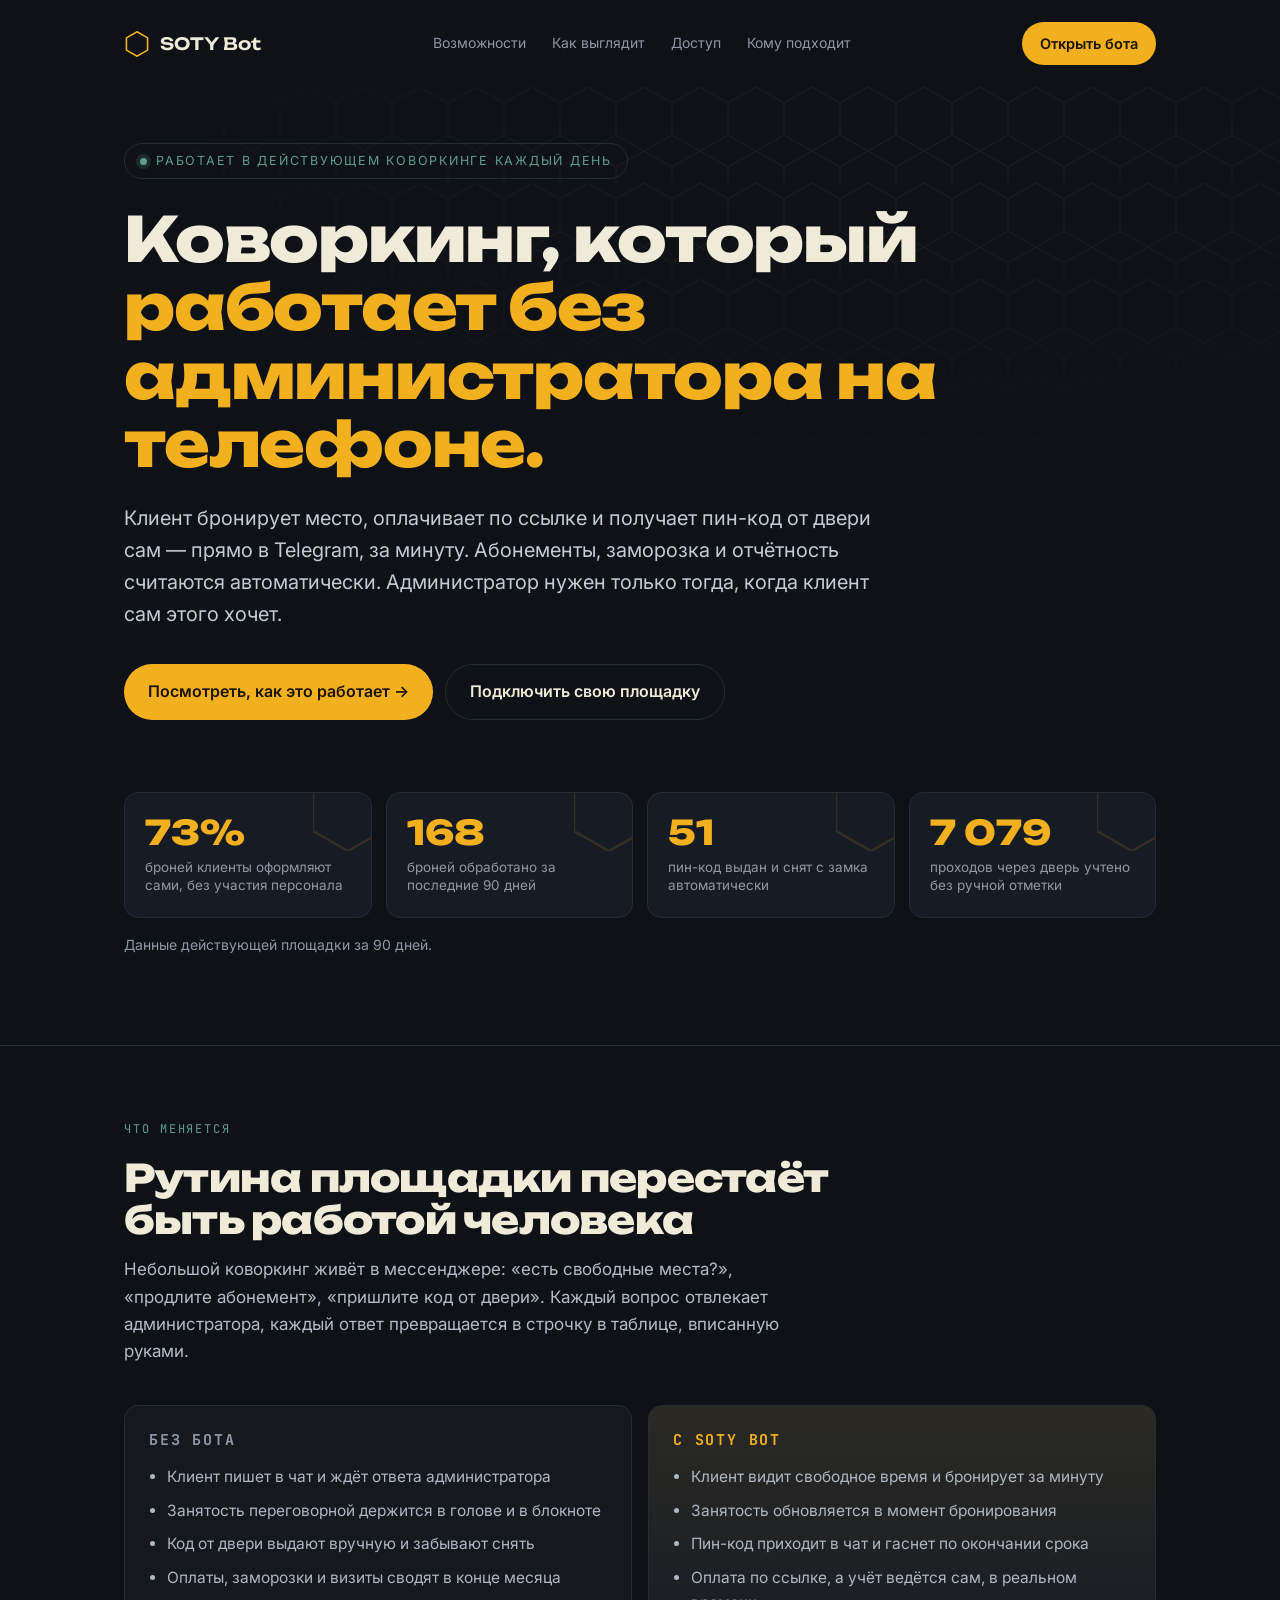
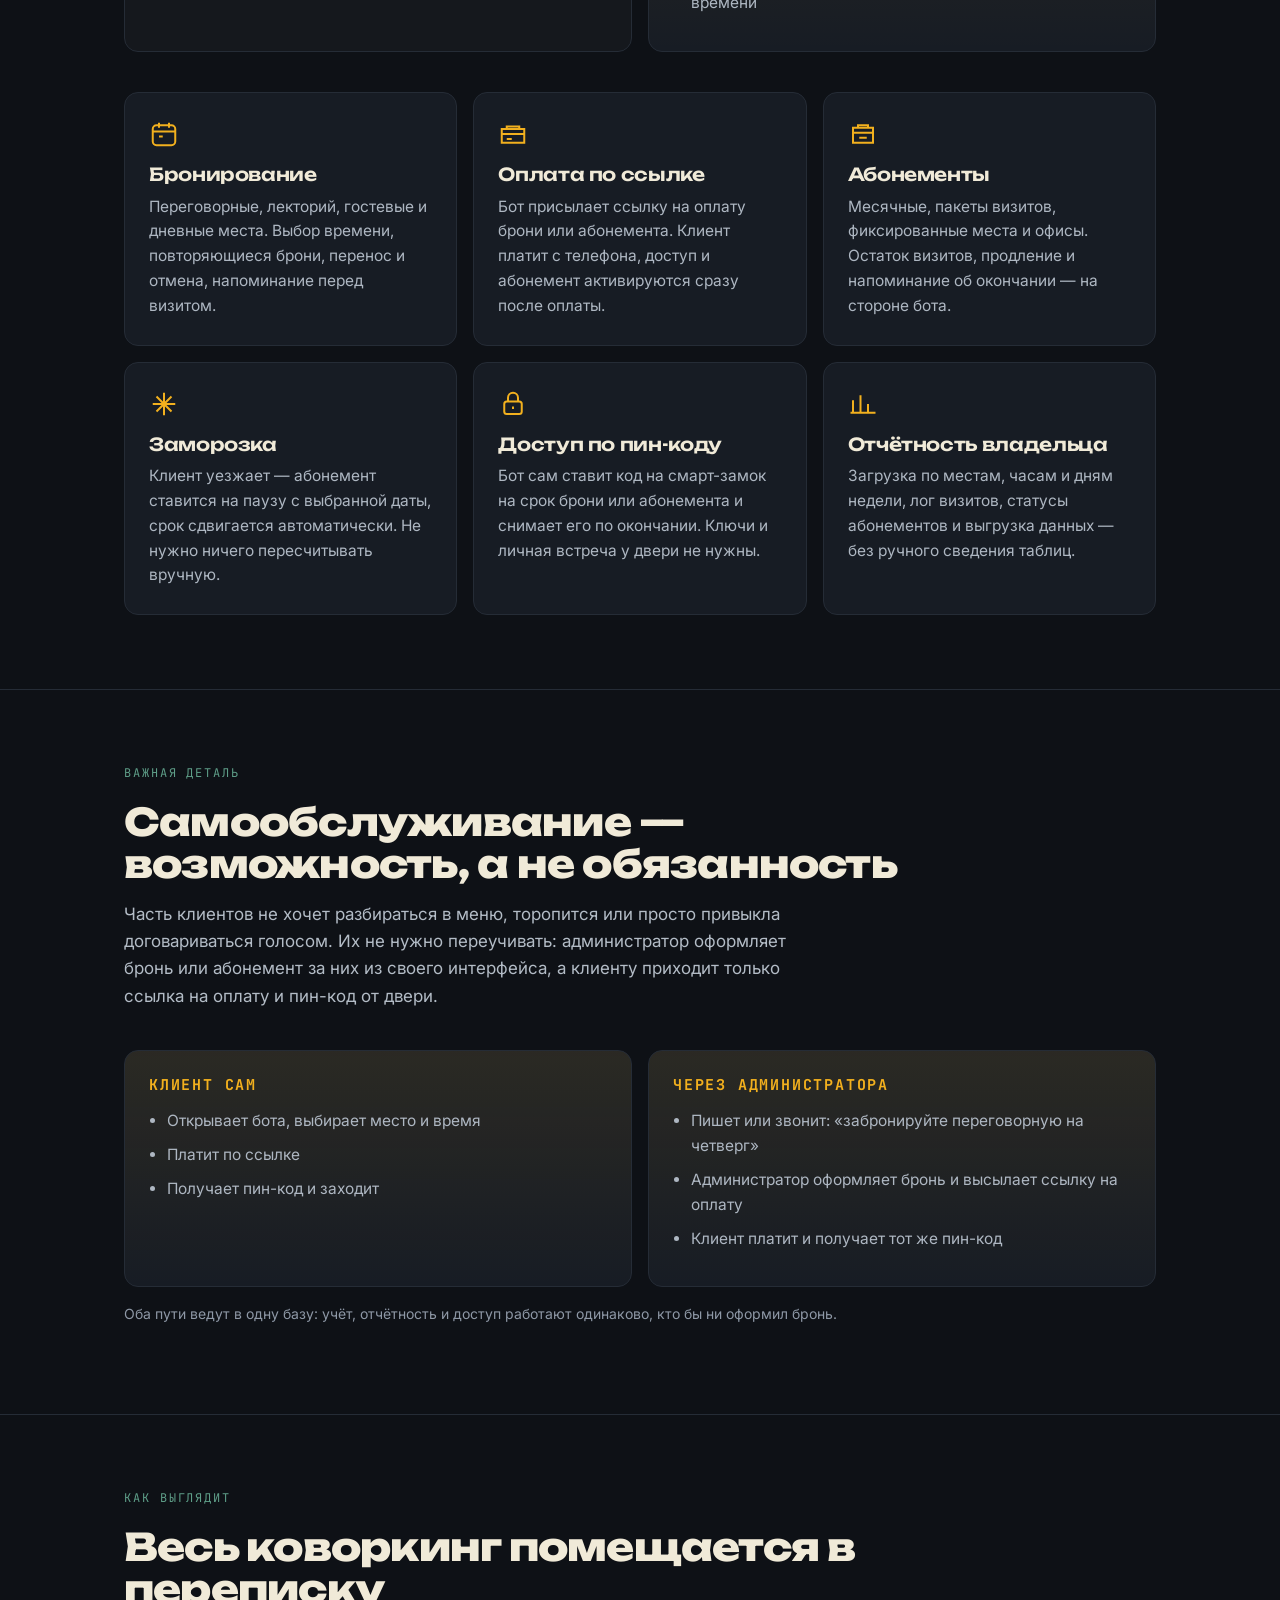
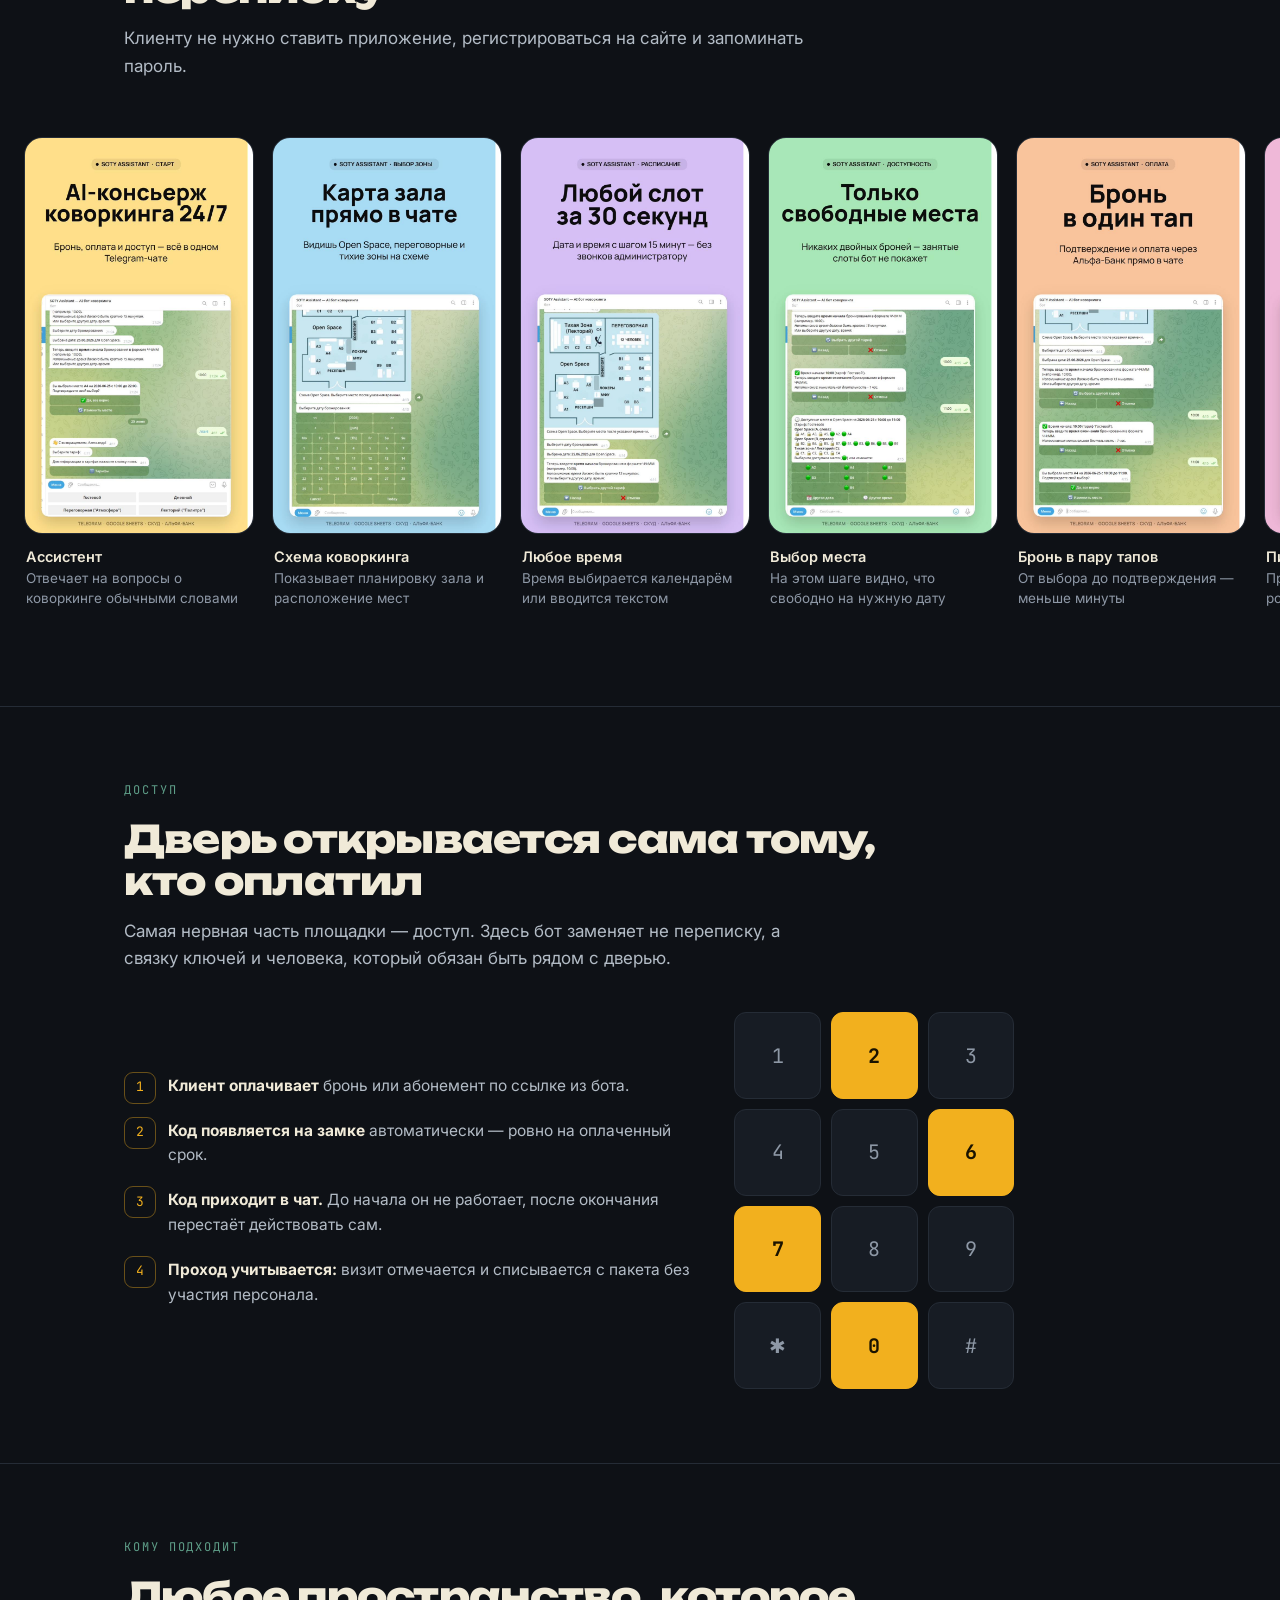
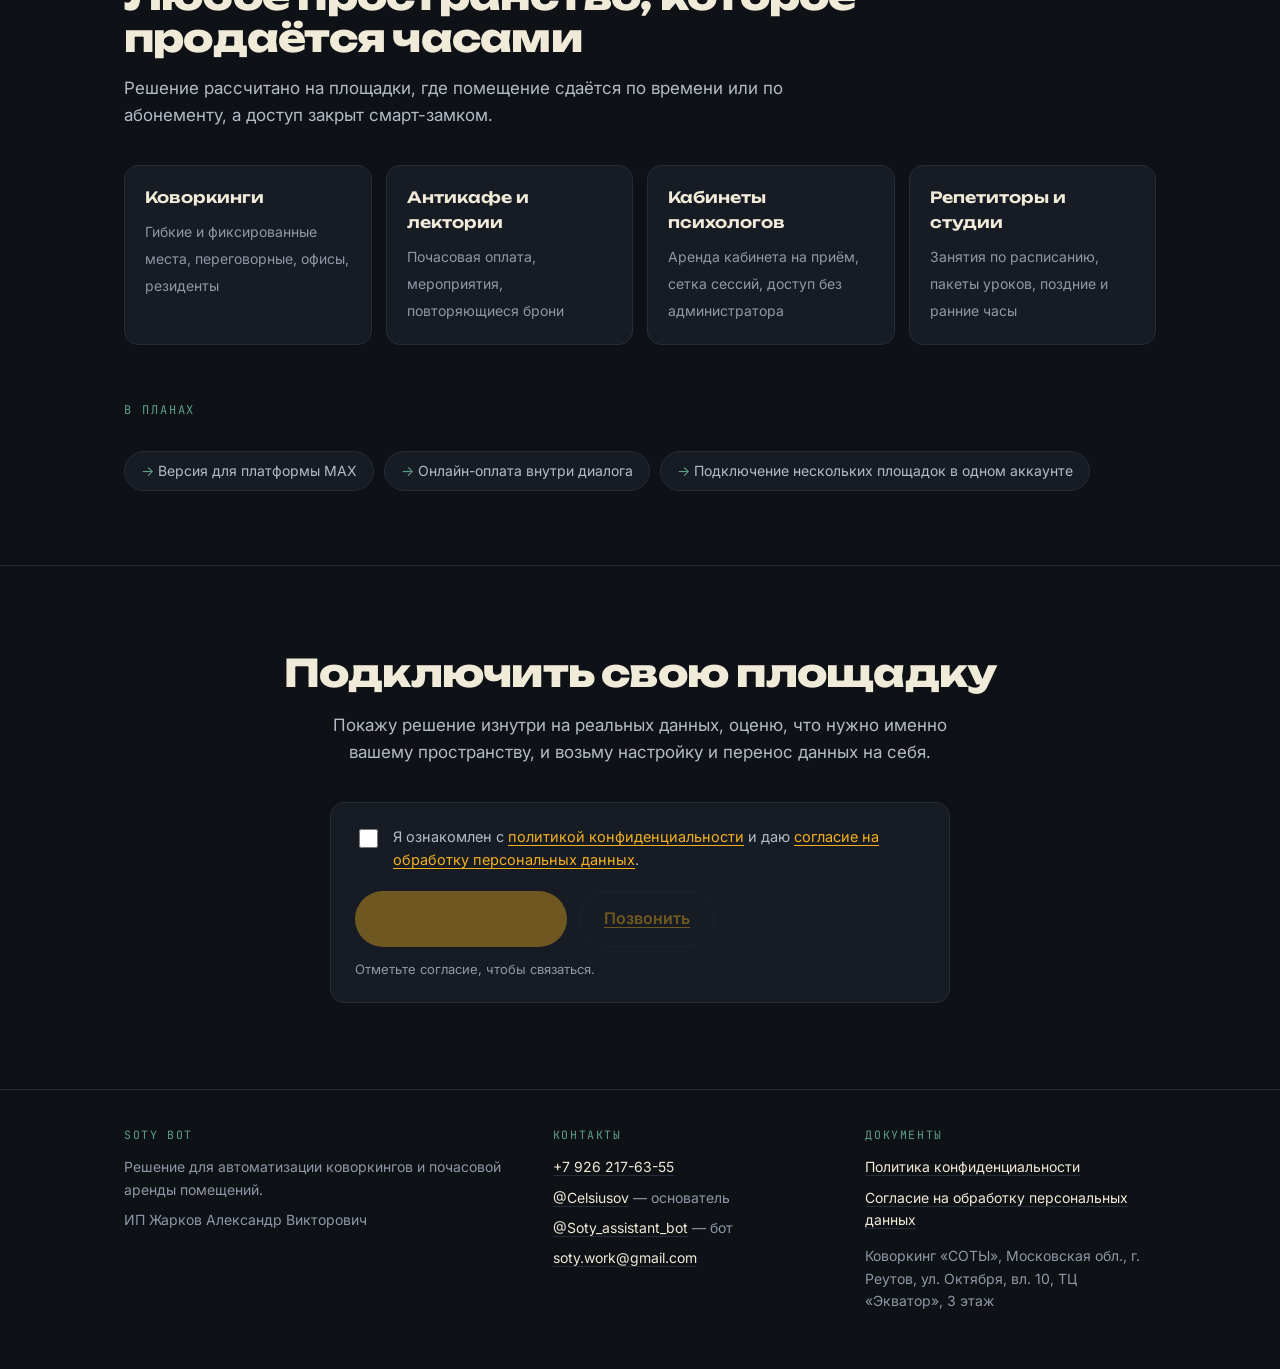
==== index.html @ 0e0297b7 "Add files via upload" ====
<!DOCTYPE html>
<html lang="ru">
<head>
<meta charset="utf-8">
<meta name="viewport" content="width=device-width, initial-scale=1">
<title>SOTY Bot — коворкинг работает сам, без администратора на телефоне</title>
<meta name="description" content="Бронирование, абонементы, оплата по ссылке и пин-код от двери — всё в Telegram. Готовое решение для коворкингов, антикафе и кабинетов на почасовой аренде.">
<meta property="og:title" content="SOTY Bot — коворкинг работает сам">
<meta property="og:description" content="Клиент бронирует, оплачивает и открывает дверь сам. 73% броней проходят без администратора.">
<meta property="og:url" content="https://celsiusov.github.io/soty-landing/">
<meta property="og:type" content="website">
<link rel="preconnect" href="https://fonts.googleapis.com">
<link rel="preconnect" href="https://fonts.gstatic.com" crossorigin>
<link href="https://fonts.googleapis.com/css2?family=Unbounded:wght@400;600;800&family=Inter:wght@400;500;600&family=JetBrains+Mono:wght@400;700&display=swap" rel="stylesheet">
<style>
:root{
  --ink:#0E1116; --ink-2:#171C24; --line:#252C36; --wax:#F0EAD8;
  --dim:#8E98A6; --honey:#F2B01E; --sage:#5E9E88; --r:14px;
}
*{box-sizing:border-box}
html{scroll-behavior:smooth}
body{margin:0;background:var(--ink);color:var(--wax);font-family:Inter,system-ui,sans-serif;
  font-size:17px;line-height:1.6;-webkit-font-smoothing:antialiased}
.wrap{max-width:1080px;margin:0 auto;padding:0 24px}
h1,h2,h3{font-family:Unbounded,Inter,sans-serif;font-weight:800;line-height:1.1;letter-spacing:-.02em;margin:0}
a{color:inherit}
.mono{font-family:"JetBrains Mono",monospace}

.hexbg{position:absolute;inset:0;z-index:0;opacity:.5;
  background-image:url("data:image/svg+xml,%3Csvg xmlns='http://www.w3.org/2000/svg' width='56' height='96' viewBox='0 0 56 96'%3E%3Cpath d='M28 0l28 16v32L28 64 0 48V16z' fill='none' stroke='%23252C36' stroke-width='1.2'/%3E%3Cpath d='M28 64l28 16v32M28 64L0 80v32' fill='none' stroke='%23252C36' stroke-width='1.2'/%3E%3C/svg%3E");
  -webkit-mask-image:radial-gradient(120% 80% at 70% 10%,#000 0%,transparent 70%);
  mask-image:radial-gradient(120% 80% at 70% 10%,#000 0%,transparent 70%)}

header{position:relative;z-index:3;padding:22px 0}
.bar{display:flex;align-items:center;justify-content:space-between;gap:16px}
.logo{display:flex;align-items:center;gap:10px;font-family:Unbounded;font-weight:600;letter-spacing:.02em}
.logo svg{width:26px;height:26px;flex:none}
.nav{display:flex;gap:26px;font-size:14px;color:var(--dim)}
.nav a{text-decoration:none}
.nav a:hover{color:var(--wax)}
@media(max-width:860px){.nav{display:none}}

.hero{position:relative;padding:56px 0 72px;overflow:hidden}
.hero .wrap{position:relative;z-index:2}
.eyebrow{display:inline-flex;align-items:center;gap:9px;font-size:12.5px;letter-spacing:.14em;
  text-transform:uppercase;color:var(--sage);border:1px solid var(--line);border-radius:999px;
  padding:7px 15px;margin-bottom:26px}
.dot{width:7px;height:7px;border-radius:50%;background:var(--sage);box-shadow:0 0 0 4px rgba(94,158,136,.18)}
h1{font-size:clamp(34px,5.6vw,62px);max-width:17ch}
h1 em{font-style:normal;color:var(--honey)}
.lede{font-size:clamp(17px,2vw,20px);color:#C4CBD4;max-width:58ch;margin:24px 0 0}
.cta{display:flex;flex-wrap:wrap;gap:12px;margin-top:34px}
.btn{display:inline-flex;align-items:center;gap:9px;padding:14px 24px;border-radius:999px;
  font-weight:600;font-size:16px;text-decoration:none;border:none;cursor:pointer;
  font-family:inherit;transition:.18s transform,.18s background,.18s opacity}
.btn:hover{transform:translateY(-2px)}
.btn-p{background:var(--honey);color:#1A1300}
.btn-s{border:1px solid var(--line);color:var(--wax);background:transparent}
.btn-s:hover{background:var(--ink-2)}
.btn[aria-disabled="true"]{opacity:.4;pointer-events:none;transform:none}
.note{margin-top:16px;font-size:14px;color:var(--dim)}

.comb{position:relative;z-index:2;display:grid;gap:14px;grid-template-columns:repeat(4,1fr)}
.cell{background:var(--ink-2);border:1px solid var(--line);border-radius:var(--r);
  padding:22px 20px;position:relative;overflow:hidden}
.cell::before{content:"";position:absolute;right:-22px;top:-22px;width:80px;height:80px;
  background:url("data:image/svg+xml,%3Csvg xmlns='http://www.w3.org/2000/svg' viewBox='0 0 56 64'%3E%3Cpath d='M28 0l28 16v32L28 64 0 48V16z' fill='none' stroke='%23F2B01E' stroke-width='2'/%3E%3C/svg%3E") no-repeat;opacity:.13}
.cell b{display:block;font-family:Unbounded;font-size:clamp(26px,3.4vw,34px);font-weight:800;color:var(--honey);line-height:1}
.cell span{display:block;margin-top:9px;font-size:13.5px;color:var(--dim);line-height:1.4}
@media(max-width:860px){.comb{grid-template-columns:repeat(2,1fr)}}

section{padding:74px 0;border-top:1px solid var(--line)}
.tag{font-family:"JetBrains Mono",monospace;font-size:12px;letter-spacing:.16em;
  text-transform:uppercase;color:var(--sage);margin-bottom:18px}
h2{font-size:clamp(26px,3.6vw,38px);max-width:22ch}
.sub{color:#B3BCC6;max-width:62ch;margin-top:16px}

.grid{display:grid;gap:16px;grid-template-columns:repeat(3,1fr);margin-top:40px}
@media(max-width:860px){.grid{grid-template-columns:1fr}}
.card{background:var(--ink-2);border:1px solid var(--line);border-radius:var(--r);padding:26px 24px}
.card h3{font-size:18px;font-weight:600;font-family:Unbounded;margin-bottom:10px}
.card p{margin:0;font-size:15.5px;color:#AEB7C2}
.ico{width:30px;height:30px;margin-bottom:16px;display:block}

.ba{display:grid;grid-template-columns:1fr 1fr;gap:16px;margin-top:40px}
@media(max-width:760px){.ba{grid-template-columns:1fr}}
.ba div{border-radius:var(--r);padding:26px 24px;border:1px solid var(--line)}
.was{background:#15181D}
.now{background:linear-gradient(180deg,rgba(242,176,30,.09),transparent),var(--ink-2);border-color:rgba(242,176,30,.35)}
.ba h3{font-size:15px;font-family:"JetBrains Mono",monospace;letter-spacing:.12em;
  text-transform:uppercase;font-weight:700;margin-bottom:16px}
.was h3{color:var(--dim)}
.now h3{color:var(--honey)}
.ba ul{margin:0;padding-left:18px;color:#AEB7C2;font-size:15.5px}
.ba li{margin-bottom:9px}

.rail{display:flex;gap:18px;overflow-x:auto;padding:40px 24px 24px;scroll-snap-type:x mandatory}
.rail::-webkit-scrollbar{height:6px}
.rail::-webkit-scrollbar-thumb{background:var(--line);border-radius:99px}
.shot{flex:none;width:230px;scroll-snap-align:center;margin:0}
.shot img{width:100%;display:block;border-radius:18px;border:1px solid var(--line);background:var(--ink-2)}
.shot p{font-size:13.5px;color:var(--dim);margin:12px 2px 0;line-height:1.45}
.shot p b{color:var(--wax);font-weight:600;display:block;font-size:14.5px;margin-bottom:2px}

.pin{display:grid;grid-template-columns:1.15fr .85fr;gap:40px;align-items:center;margin-top:40px}
@media(max-width:860px){.pin{grid-template-columns:1fr;gap:28px}}
.keypad{display:grid;grid-template-columns:repeat(3,1fr);gap:10px;max-width:280px}
.key{aspect-ratio:1;display:grid;place-items:center;border:1px solid var(--line);border-radius:12px;
  background:var(--ink-2);font-family:"JetBrains Mono",monospace;font-size:20px;color:var(--dim)}
.key.on{color:#1A1300;background:var(--honey);border-color:var(--honey);font-weight:700}
.steps{margin:0;padding:0;list-style:none;counter-reset:s}
.steps li{counter-increment:s;position:relative;padding-left:44px;margin-bottom:20px;color:#B3BCC6;font-size:15.5px}
.steps li::before{content:counter(s);position:absolute;left:0;top:-2px;width:30px;height:30px;
  display:grid;place-items:center;font-family:"JetBrains Mono",monospace;font-size:13px;
  color:var(--honey);border:1px solid rgba(242,176,30,.4);border-radius:9px}
.steps b{color:var(--wax)}

.who{display:grid;gap:14px;grid-template-columns:repeat(4,1fr);margin-top:36px}
@media(max-width:860px){.who{grid-template-columns:repeat(2,1fr)}}
.who div{border:1px solid var(--line);border-radius:var(--r);padding:20px;background:var(--ink-2)}
.who b{display:block;font-family:Unbounded;font-size:15.5px;font-weight:600;margin-bottom:7px}
.who span{font-size:14px;color:var(--dim);line-height:1.45}

.final{text-align:center;padding:86px 0}
.final h2{margin:0 auto;max-width:24ch}
.final .sub{margin:18px auto 0}
.final .cta{justify-content:center}
.consent{max-width:620px;margin:36px auto 0;text-align:left;border:1px solid var(--line);
  border-radius:var(--r);background:var(--ink-2);padding:22px 24px}
.consent label{display:flex;gap:12px;align-items:flex-start;font-size:14.5px;color:#B3BCC6;cursor:pointer}
.consent input{margin-top:4px;width:19px;height:19px;flex:none;accent-color:var(--honey);cursor:pointer}
.consent a{color:var(--honey);text-decoration:underline;text-underline-offset:3px}
.consent .cta{margin-top:20px;justify-content:flex-start}
.hint{font-size:13px;color:var(--dim);margin:12px 0 0}

.roadmap{display:flex;flex-wrap:wrap;gap:10px;margin-top:30px}
.roadmap span{font-size:14px;color:#B3BCC6;border:1px solid var(--line);border-radius:999px;
  padding:8px 16px;background:var(--ink-2)}
.roadmap span::before{content:"→ ";color:var(--sage)}

footer{border-top:1px solid var(--line);padding:36px 0 48px;color:var(--dim);font-size:14px}
.frow{display:grid;gap:22px;grid-template-columns:1.4fr 1fr 1fr}
@media(max-width:760px){.frow{grid-template-columns:1fr}}
footer a{color:var(--wax);text-decoration:none;border-bottom:1px solid var(--line)}
footer a:hover{border-color:var(--honey)}
.fh{font-family:"JetBrains Mono",monospace;font-size:11.5px;letter-spacing:.14em;
  text-transform:uppercase;color:var(--sage);margin-bottom:12px}
footer p{margin:0 0 8px}

@media (prefers-reduced-motion:reduce){*{transition:none!important;animation:none!important}}
:focus-visible{outline:2px solid var(--honey);outline-offset:3px;border-radius:6px}
</style>
</head>
<body>

<header>
  <div class="wrap bar">
    <div class="logo">
      <svg viewBox="0 0 56 64" aria-hidden="true"><path d="M28 2l26 15v30L28 62 2 47V17z" fill="none" stroke="#F2B01E" stroke-width="4"/></svg>
      SOTY&nbsp;Bot
    </div>
    <nav class="nav">
      <a href="#what">Возможности</a>
      <a href="#screens">Как выглядит</a>
      <a href="#lock">Доступ</a>
      <a href="#who">Кому подходит</a>
    </nav>
    <a class="btn btn-p" style="padding:10px 18px;font-size:14.5px" href="https://t.me/Soty_assistant_bot">Открыть бота</a>
  </div>
</header>

<div class="hero">
  <div class="hexbg" aria-hidden="true"></div>
  <div class="wrap">
    <div class="eyebrow"><span class="dot"></span> Работает в действующем коворкинге каждый день</div>
    <h1>Коворкинг, который <em>работает без администратора на телефоне.</em></h1>
    <p class="lede">Клиент бронирует место, оплачивает по ссылке и получает пин-код от двери сам — прямо в Telegram, за минуту. Абонементы, заморозка и отчётность считаются автоматически. Администратор нужен только тогда, когда клиент сам этого хочет.</p>
    <div class="cta">
      <a class="btn btn-p" href="https://t.me/Soty_assistant_bot">Посмотреть, как это работает →</a>
      <a class="btn btn-s" href="#who">Подключить свою площадку</a>
    </div>
  </div>
</div>

<section style="border-top:none;padding-top:0">
  <div class="wrap">
    <div class="comb">
      <div class="cell"><b>73%</b><span>броней клиенты оформляют сами, без участия персонала</span></div>
      <div class="cell"><b>168</b><span>броней обработано за последние 90 дней</span></div>
      <div class="cell"><b>51</b><span>пин-код выдан и снят с замка автоматически</span></div>
      <div class="cell"><b>7&nbsp;079</b><span>проходов через дверь учтено без ручной отметки</span></div>
    </div>
    <p class="note">Данные действующей площадки за 90 дней.</p>
  </div>
</section>

<section id="what">
  <div class="wrap">
    <div class="tag">Что меняется</div>
    <h2>Рутина площадки перестаёт быть работой человека</h2>
    <p class="sub">Небольшой коворкинг живёт в мессенджере: «есть свободные места?», «продлите абонемент», «пришлите код от двери». Каждый вопрос отвлекает администратора, каждый ответ превращается в строчку в таблице, вписанную руками.</p>

    <div class="ba">
      <div class="was">
        <h3>Без бота</h3>
        <ul>
          <li>Клиент пишет в чат и ждёт ответа администратора</li>
          <li>Занятость переговорной держится в голове и в блокноте</li>
          <li>Код от двери выдают вручную и забывают снять</li>
          <li>Оплаты, заморозки и визиты сводят в конце месяца</li>
        </ul>
      </div>
      <div class="now">
        <h3>С SOTY Bot</h3>
        <ul>
          <li>Клиент видит свободное время и бронирует за минуту</li>
          <li>Занятость обновляется в момент бронирования</li>
          <li>Пин-код приходит в чат и гаснет по окончании срока</li>
          <li>Оплата по ссылке, а учёт ведётся сам, в реальном времени</li>
        </ul>
      </div>
    </div>

    <div class="grid">
      <div class="card">
        <svg class="ico" viewBox="0 0 24 24" fill="none" stroke="#F2B01E" stroke-width="1.6"><rect x="3" y="5" width="18" height="16" rx="3"/><path d="M8 3v4M16 3v4M3 10h18M8 14h3"/></svg>
        <h3>Бронирование</h3>
        <p>Переговорные, лекторий, гостевые и дневные места. Выбор времени, повторяющиеся брони, перенос и отмена, напоминание перед визитом.</p>
      </div>
      <div class="card">
        <svg class="ico" viewBox="0 0 24 24" fill="none" stroke="#F2B01E" stroke-width="1.6"><path d="M3 8h18v11H3z"/><path d="M3 12h18M7 16h4"/><path d="M7 8V6h10v2"/></svg>
        <h3>Оплата по ссылке</h3>
        <p>Бот присылает ссылку на оплату брони или абонемента. Клиент платит с телефона, доступ и абонемент активируются сразу после оплаты.</p>
      </div>
      <div class="card">
        <svg class="ico" viewBox="0 0 24 24" fill="none" stroke="#F2B01E" stroke-width="1.6"><path d="M4 7h16v12H4z"/><path d="M4 11h16M9 15h6"/><path d="M8 7V5h8v2"/></svg>
        <h3>Абонементы</h3>
        <p>Месячные, пакеты визитов, фиксированные места и офисы. Остаток визитов, продление и напоминание об окончании — на стороне бота.</p>
      </div>
      <div class="card">
        <svg class="ico" viewBox="0 0 24 24" fill="none" stroke="#F2B01E" stroke-width="1.6"><path d="M12 3v18M3 12h18M6 6l12 12M18 6L6 18"/></svg>
        <h3>Заморозка</h3>
        <p>Клиент уезжает — абонемент ставится на паузу с выбранной даты, срок сдвигается автоматически. Не нужно ничего пересчитывать вручную.</p>
      </div>
      <div class="card">
        <svg class="ico" viewBox="0 0 24 24" fill="none" stroke="#F2B01E" stroke-width="1.6"><rect x="5" y="10" width="14" height="10" rx="2"/><path d="M8 10V7a4 4 0 018 0v3M12 14v2"/></svg>
        <h3>Доступ по пин-коду</h3>
        <p>Бот сам ставит код на смарт-замок на срок брони или абонемента и снимает его по окончании. Ключи и личная встреча у двери не нужны.</p>
      </div>
      <div class="card">
        <svg class="ico" viewBox="0 0 24 24" fill="none" stroke="#F2B01E" stroke-width="1.6"><path d="M4 19V9M10 19V5M16 19v-7M22 19H2"/></svg>
        <h3>Отчётность владельца</h3>
        <p>Загрузка по местам, часам и дням недели, лог визитов, статусы абонементов и выгрузка данных — без ручного сведения таблиц.</p>
      </div>
    </div>
  </div>
</section>

<section>
  <div class="wrap">
    <div class="tag">Важная деталь</div>
    <h2>Самообслуживание — возможность, а не обязанность</h2>
    <p class="sub">Часть клиентов не хочет разбираться в меню, торопится или просто привыкла договариваться голосом. Их не нужно переучивать: администратор оформляет бронь или абонемент за них из своего интерфейса, а клиенту приходит только ссылка на оплату и пин-код от двери.</p>
    <div class="ba">
      <div class="now">
        <h3>Клиент сам</h3>
        <ul>
          <li>Открывает бота, выбирает место и время</li>
          <li>Платит по ссылке</li>
          <li>Получает пин-код и заходит</li>
        </ul>
      </div>
      <div class="now">
        <h3>Через администратора</h3>
        <ul>
          <li>Пишет или звонит: «забронируйте переговорную на четверг»</li>
          <li>Администратор оформляет бронь и высылает ссылку на оплату</li>
          <li>Клиент платит и получает тот же пин-код</li>
        </ul>
      </div>
    </div>
    <p class="note">Оба пути ведут в одну базу: учёт, отчётность и доступ работают одинаково, кто бы ни оформил бронь.</p>
  </div>
</section>

<section id="screens">
  <div class="wrap">
    <div class="tag">Как выглядит</div>
    <h2>Весь коворкинг помещается в переписку</h2>
    <p class="sub">Клиенту не нужно ставить приложение, регистрироваться на сайте и запоминать пароль.</p>
  </div>
  <div class="rail">
    <figure class="shot"><img src="assets/01-concierge.jpg" alt="Ассистент отвечает на вопросы клиента" loading="lazy"><p><b>Ассистент</b>Отвечает на вопросы о коворкинге обычными словами</p></figure>
    <figure class="shot"><img src="assets/02-map.jpg" alt="Схема коворкинга" loading="lazy"><p><b>Схема коворкинга</b>Показывает планировку зала и расположение мест</p></figure>
    <figure class="shot"><img src="assets/03-slot.jpg" alt="Выбор времени бронирования" loading="lazy"><p><b>Любое время</b>Время выбирается календарём или вводится текстом</p></figure>
    <figure class="shot"><img src="assets/04-free.jpg" alt="Выбор свободного места" loading="lazy"><p><b>Выбор места</b>На этом шаге видно, что свободно на нужную дату</p></figure>
    <figure class="shot"><img src="assets/05-tap.jpg" alt="Подтверждение брони" loading="lazy"><p><b>Бронь в пару тапов</b>От выбора до подтверждения — меньше минуты</p></figure>
    <figure class="shot"><img src="assets/06-pin.jpg" alt="Пин-код от двери в чате" loading="lazy"><p><b>Пин-код</b>Приходит в чат и действует ровно на срок брони</p></figure>
    <figure class="shot"><img src="assets/07-cabinet.jpg" alt="Личный кабинет клиента" loading="lazy"><p><b>Личный кабинет</b>Абонемент, остаток визитов и свои брони</p></figure>
  </div>
</section>

<section id="lock">
  <div class="wrap">
    <div class="tag">Доступ</div>
    <h2>Дверь открывается сама тому, кто оплатил</h2>
    <p class="sub">Самая нервная часть площадки — доступ. Здесь бот заменяет не переписку, а связку ключей и человека, который обязан быть рядом с дверью.</p>

    <div class="pin">
      <ol class="steps">
        <li><b>Клиент оплачивает</b> бронь или абонемент по ссылке из бота.</li>
        <li><b>Код появляется на замке</b> автоматически — ровно на оплаченный срок.</li>
        <li><b>Код приходит в чат.</b> До начала он не работает, после окончания перестаёт действовать сам.</li>
        <li><b>Проход учитывается:</b> визит отмечается и списывается с пакета без участия персонала.</li>
      </ol>
      <div class="keypad" aria-hidden="true">
        <div class="key">1</div><div class="key on">2</div><div class="key">3</div>
        <div class="key">4</div><div class="key">5</div><div class="key on">6</div>
        <div class="key on">7</div><div class="key">8</div><div class="key">9</div>
        <div class="key">✱</div><div class="key on">0</div><div class="key">#</div>
      </div>
    </div>
  </div>
</section>

<section id="who">
  <div class="wrap">
    <div class="tag">Кому подходит</div>
    <h2>Любое пространство, которое продаётся часами</h2>
    <p class="sub">Решение рассчитано на площадки, где помещение сдаётся по времени или по абонементу, а доступ закрыт смарт-замком.</p>
    <div class="who">
      <div><b>Коворкинги</b><span>Гибкие и фиксированные места, переговорные, офисы, резиденты</span></div>
      <div><b>Антикафе и лектории</b><span>Почасовая оплата, мероприятия, повторяющиеся брони</span></div>
      <div><b>Кабинеты психологов</b><span>Аренда кабинета на приём, сетка сессий, доступ без администратора</span></div>
      <div><b>Репетиторы и студии</b><span>Занятия по расписанию, пакеты уроков, поздние и ранние часы</span></div>
    </div>

    <div class="tag" style="margin-top:56px">В планах</div>
    <div class="roadmap">
      <span>Версия для платформы MAX</span>
      <span>Онлайн-оплата внутри диалога</span>
      <span>Подключение нескольких площадок в одном аккаунте</span>
    </div>
  </div>
</section>

<section class="final">
  <div class="wrap">
    <h2>Подключить свою площадку</h2>
    <p class="sub">Покажу решение изнутри на реальных данных, оценю, что нужно именно вашему пространству, и возьму настройку и перенос данных на себя.</p>

    <div class="consent">
      <label>
        <input type="checkbox" id="agree">
        <span>Я ознакомлен с <a href="privacy.html">политикой конфиденциальности</a> и даю <a href="consent.html">согласие на обработку персональных данных</a>.</span>
      </label>
      <div class="cta">
        <a class="btn btn-p" id="go" href="https://t.me/Celsiusov" aria-disabled="true" tabindex="-1">Написать в Telegram</a>
        <a class="btn btn-s" id="call" href="tel:+79262176355" aria-disabled="true" tabindex="-1">Позвонить</a>
      </div>
      <p class="hint" id="hint">Отметьте согласие, чтобы связаться.</p>
    </div>
  </div>
</section>

<footer>
  <div class="wrap frow">
    <div>
      <div class="fh">SOTY Bot</div>
      <p>Решение для автоматизации коворкингов и почасовой аренды помещений.</p>
      <p>ИП Жарков Александр Викторович</p>
    </div>
    <div>
      <div class="fh">Контакты</div>
      <p><a href="tel:+79262176355">+7 926 217-63-55</a></p>
      <p><a href="https://t.me/Celsiusov">@Celsiusov</a> — основатель</p>
      <p><a href="https://t.me/Soty_assistant_bot">@Soty_assistant_bot</a> — бот</p>
      <p><a href="mailto:soty.work@gmail.com">soty.work@gmail.com</a></p>
    </div>
    <div>
      <div class="fh">Документы</div>
      <p><a href="privacy.html">Политика конфиденциальности</a></p>
      <p><a href="consent.html">Согласие на обработку персональных данных</a></p>
      <p style="margin-top:14px">Коворкинг «СОТЫ», Московская обл., г. Реутов, ул. Октября, вл. 10, ТЦ «Экватор», 3 этаж</p>
    </div>
  </div>
</footer>

<script>
(function(){
  var box=document.getElementById('agree'),
      links=[document.getElementById('go'),document.getElementById('call')],
      hint=document.getElementById('hint');
  function sync(){
    var on=box.checked;
    links.forEach(function(a){
      a.setAttribute('aria-disabled',on?'false':'true');
      if(on){a.removeAttribute('tabindex')}else{a.setAttribute('tabindex','-1')}
    });
    hint.textContent=on?'Спасибо. Напишите или позвоните — отвечу лично.':'Отметьте согласие, чтобы связаться.';
  }
  box.addEventListener('change',sync); sync();
})();
</script>
</body>
</html>
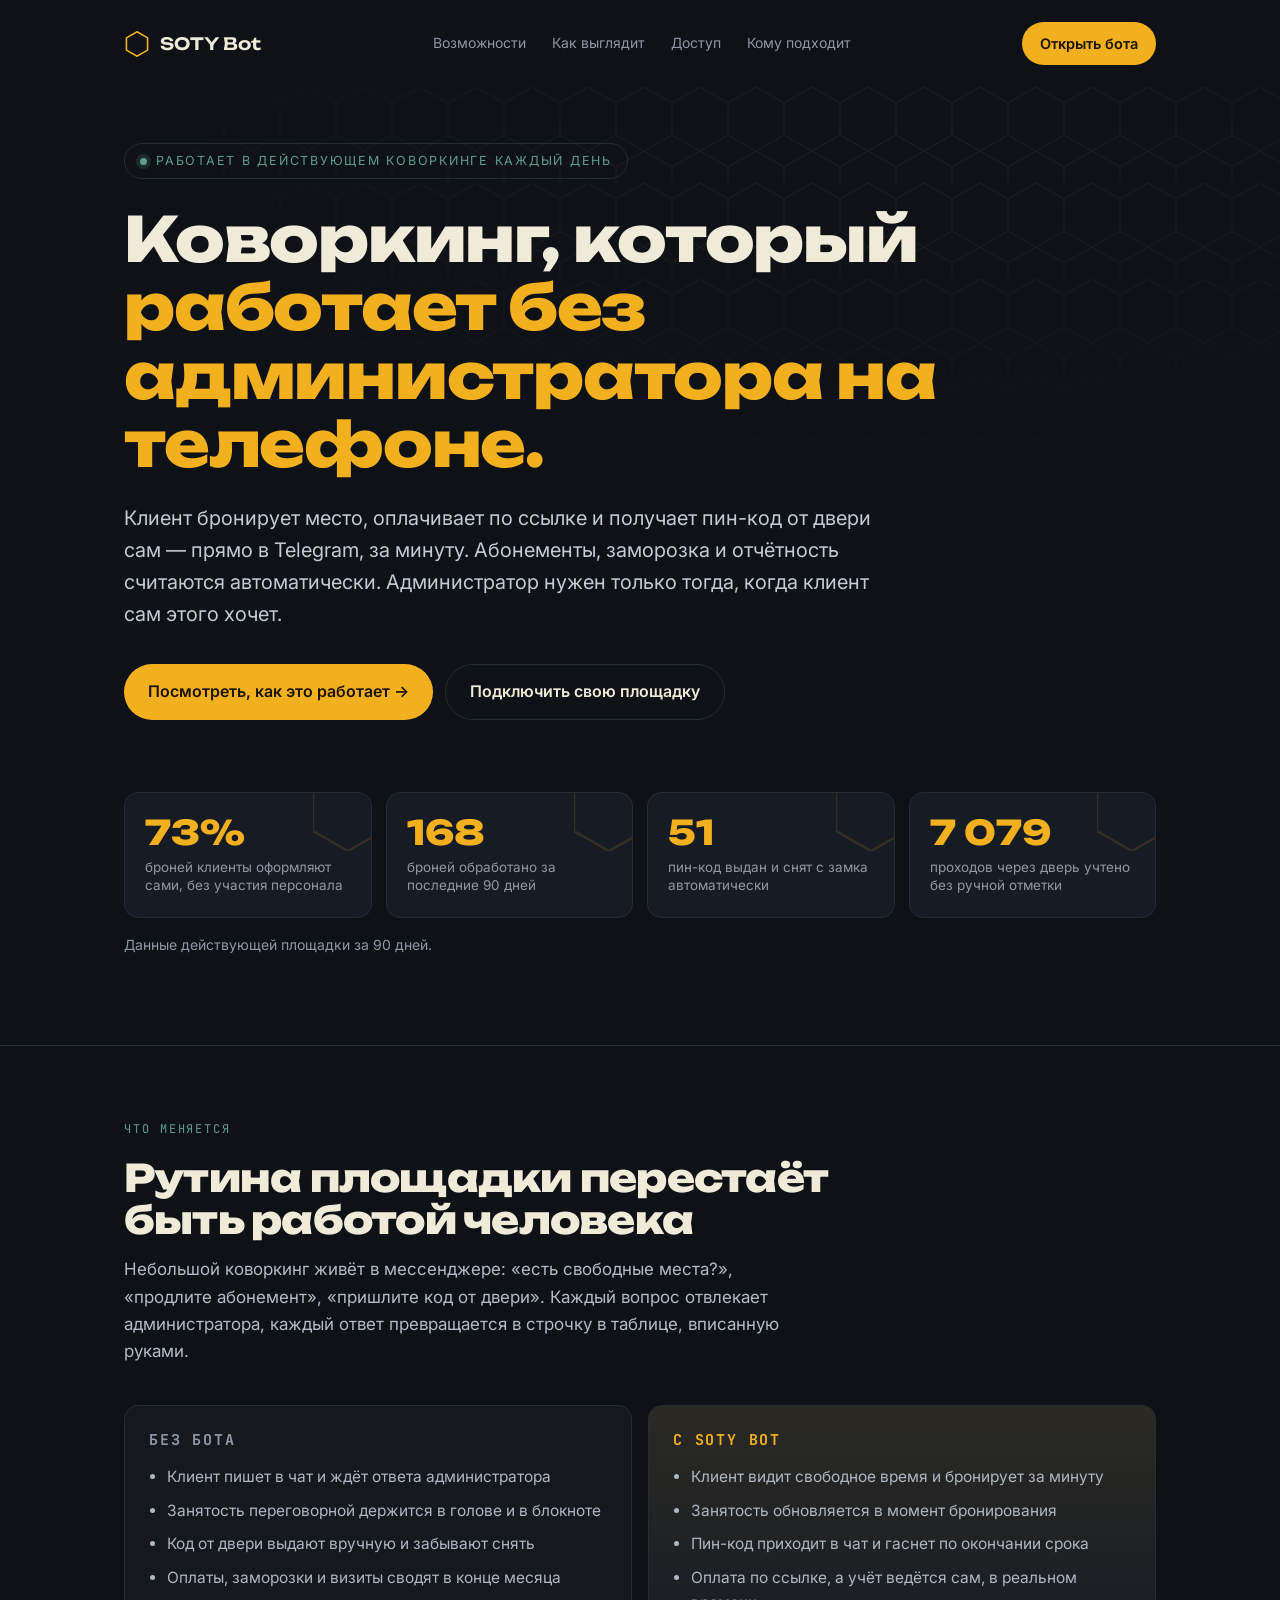
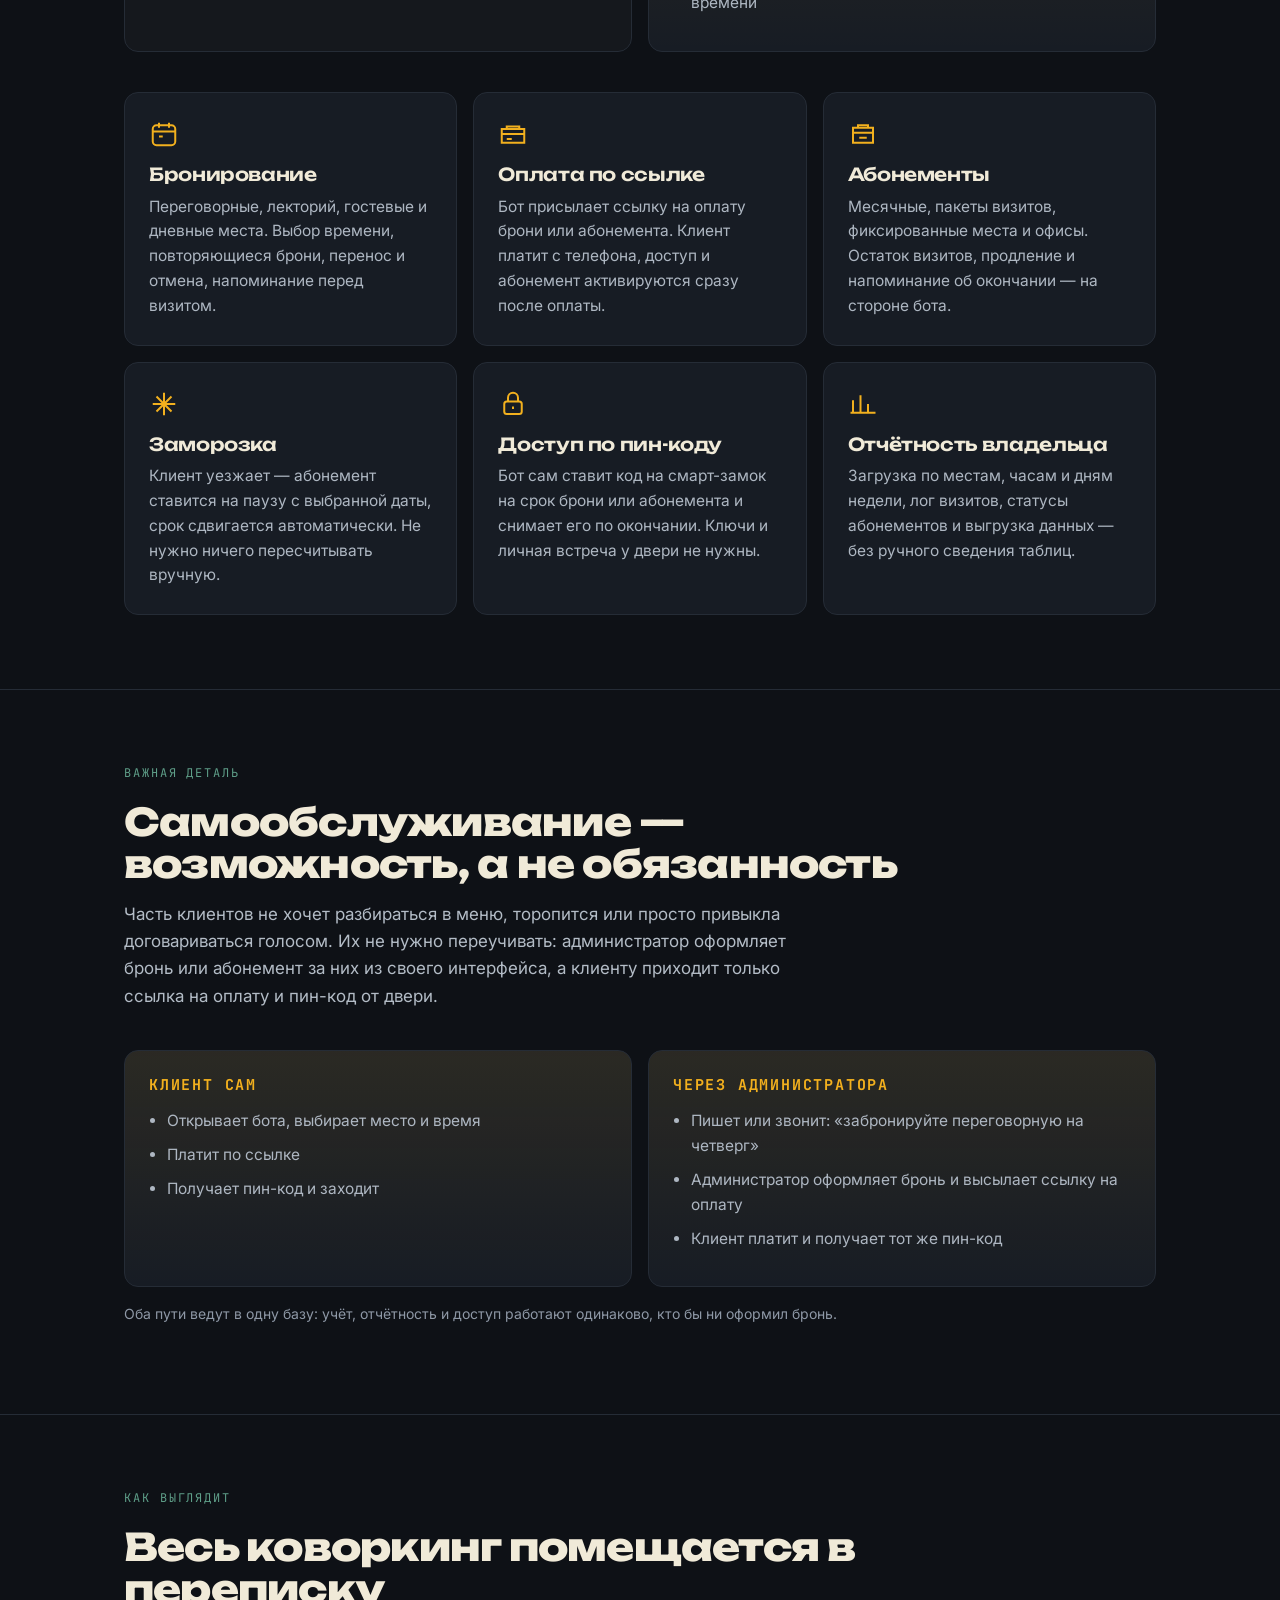
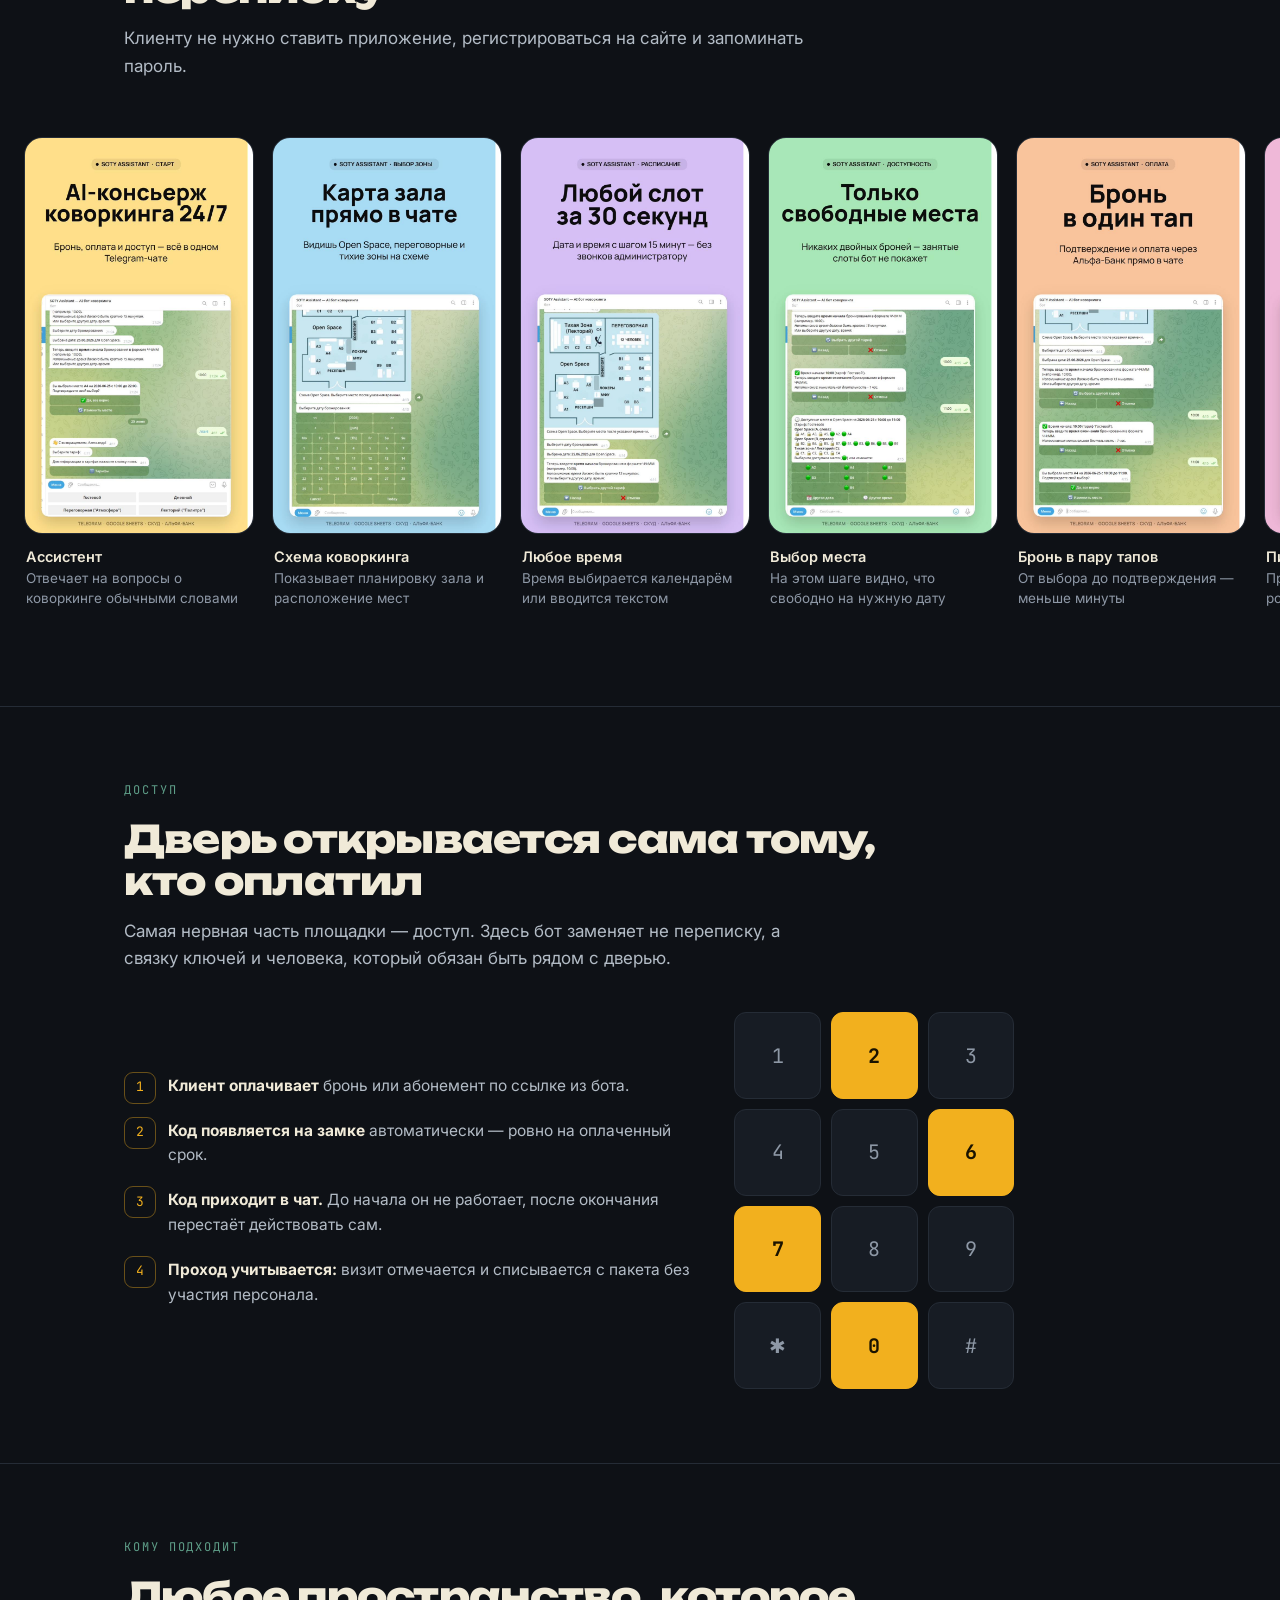
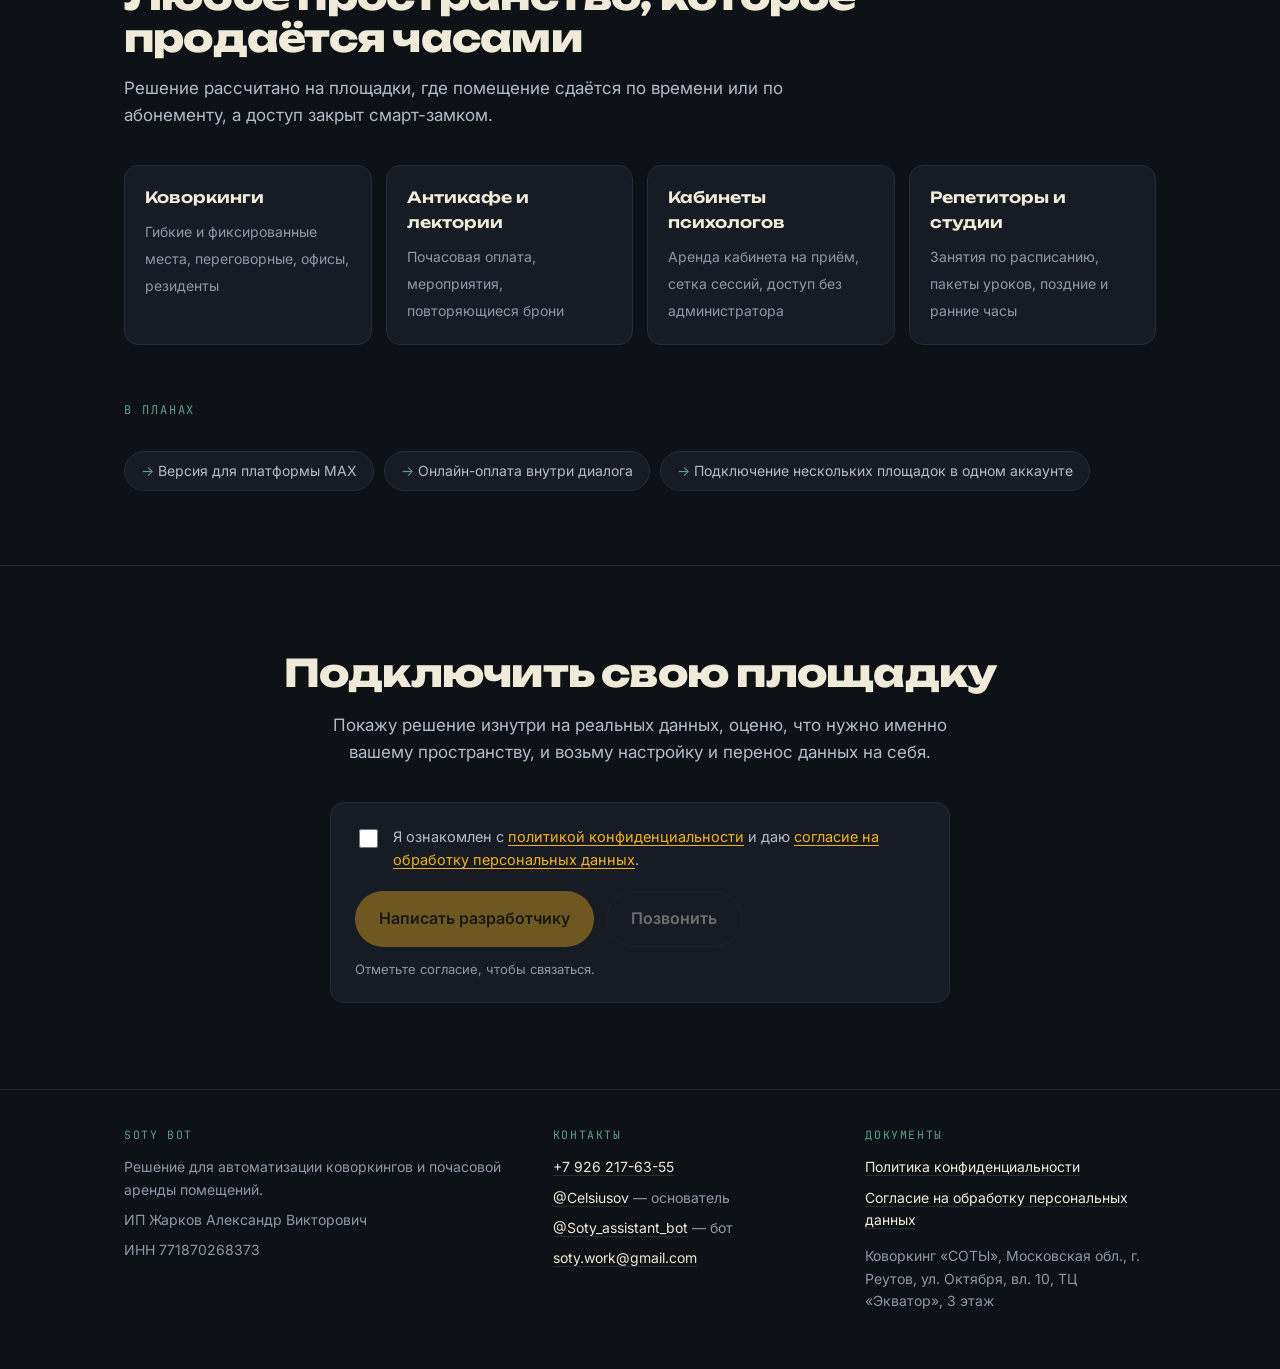
==== commit 1e2812ec: "Add files via upload" ====
--- a/index.html
+++ b/index.html
@@ -129,7 +129,7 @@
   border-radius:var(--r);background:var(--ink-2);padding:22px 24px}
 .consent label{display:flex;gap:12px;align-items:flex-start;font-size:14.5px;color:#B3BCC6;cursor:pointer}
 .consent input{margin-top:4px;width:19px;height:19px;flex:none;accent-color:var(--honey);cursor:pointer}
-.consent a{color:var(--honey);text-decoration:underline;text-underline-offset:3px}
+.consent label a{color:var(--honey);text-decoration:underline;text-underline-offset:3px}
 .consent .cta{margin-top:20px;justify-content:flex-start}
 .hint{font-size:13px;color:var(--dim);margin:12px 0 0}
 
@@ -355,7 +355,7 @@
         <span>Я ознакомлен с <a href="privacy.html">политикой конфиденциальности</a> и даю <a href="consent.html">согласие на обработку персональных данных</a>.</span>
       </label>
       <div class="cta">
-        <a class="btn btn-p" id="go" href="https://t.me/Celsiusov" aria-disabled="true" tabindex="-1">Написать в Telegram</a>
+        <a class="btn btn-p" id="go" href="https://t.me/Celsiusov" aria-disabled="true" tabindex="-1">Написать разработчику</a>
         <a class="btn btn-s" id="call" href="tel:+79262176355" aria-disabled="true" tabindex="-1">Позвонить</a>
       </div>
       <p class="hint" id="hint">Отметьте согласие, чтобы связаться.</p>
@@ -369,6 +369,7 @@
       <div class="fh">SOTY Bot</div>
       <p>Решение для автоматизации коворкингов и почасовой аренды помещений.</p>
       <p>ИП Жарков Александр Викторович</p>
+      <p>ИНН 771870268373</p>
     </div>
     <div>
       <div class="fh">Контакты</div>
